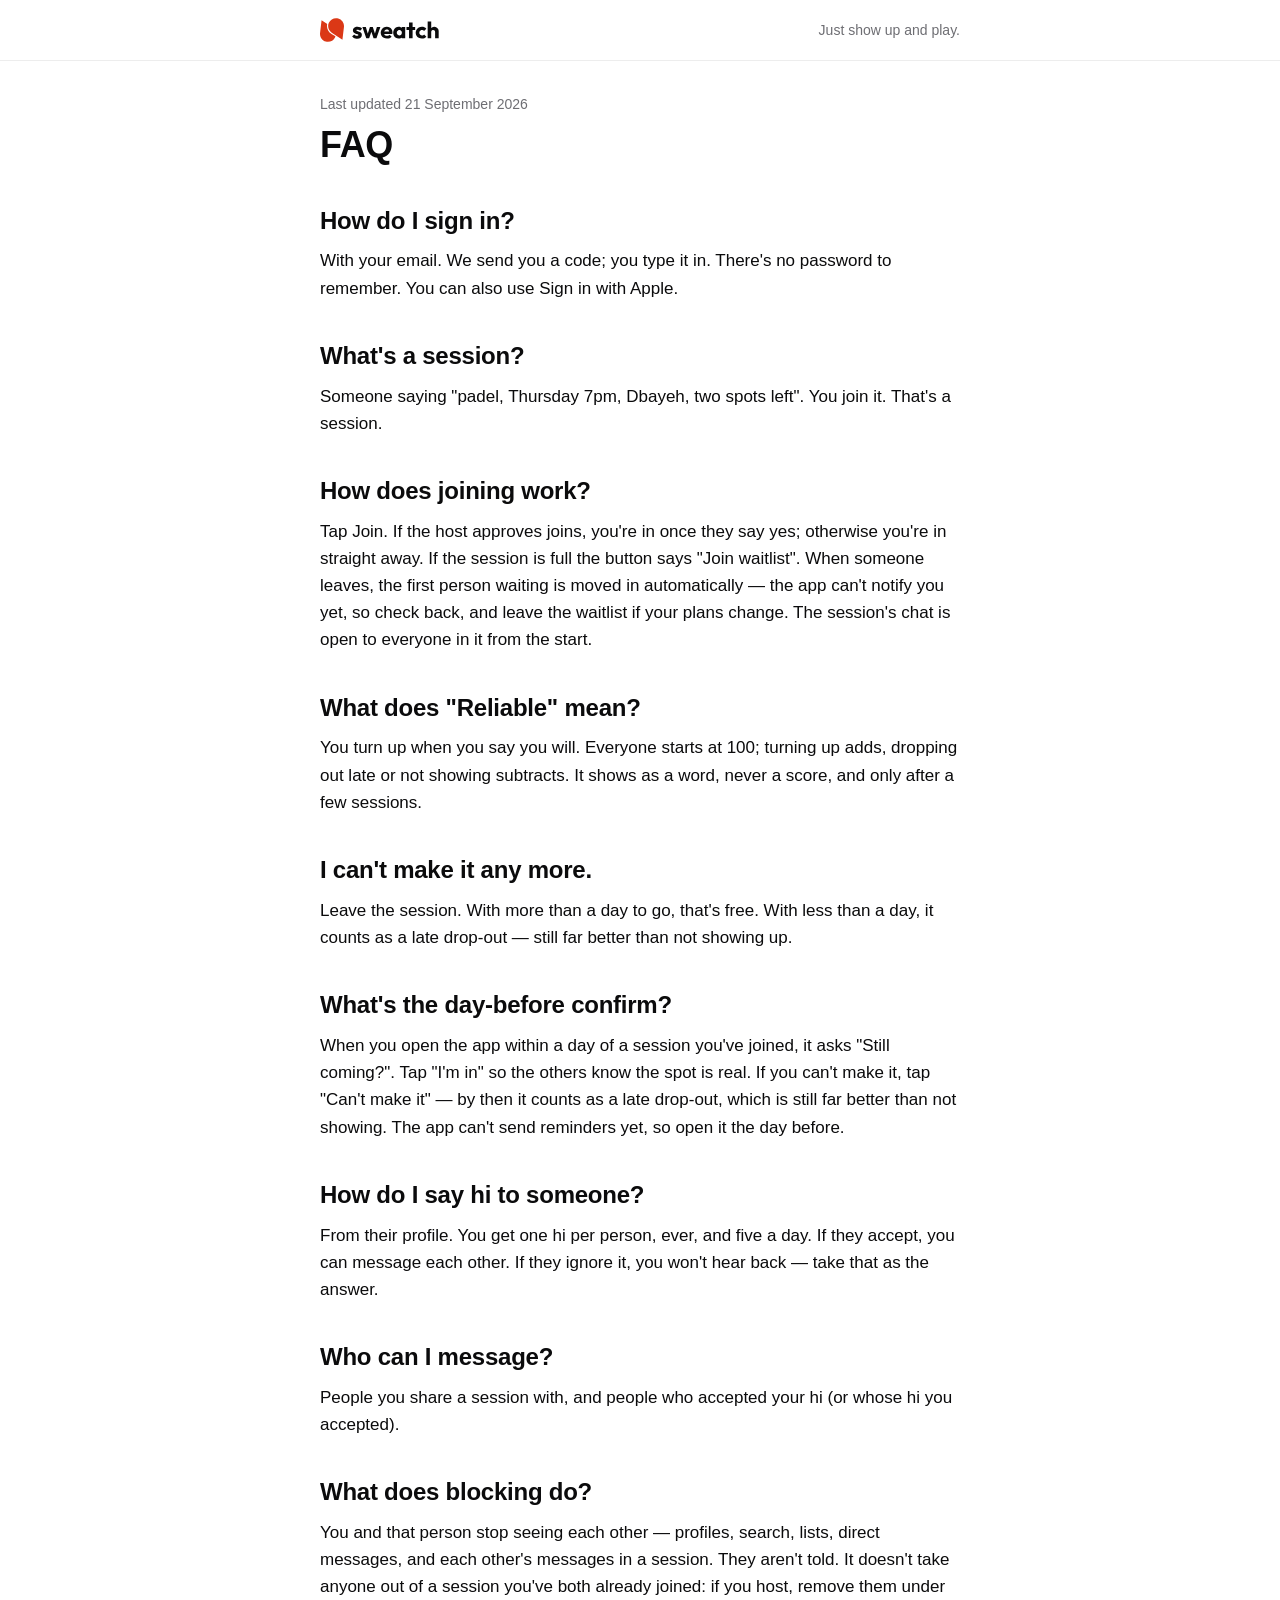
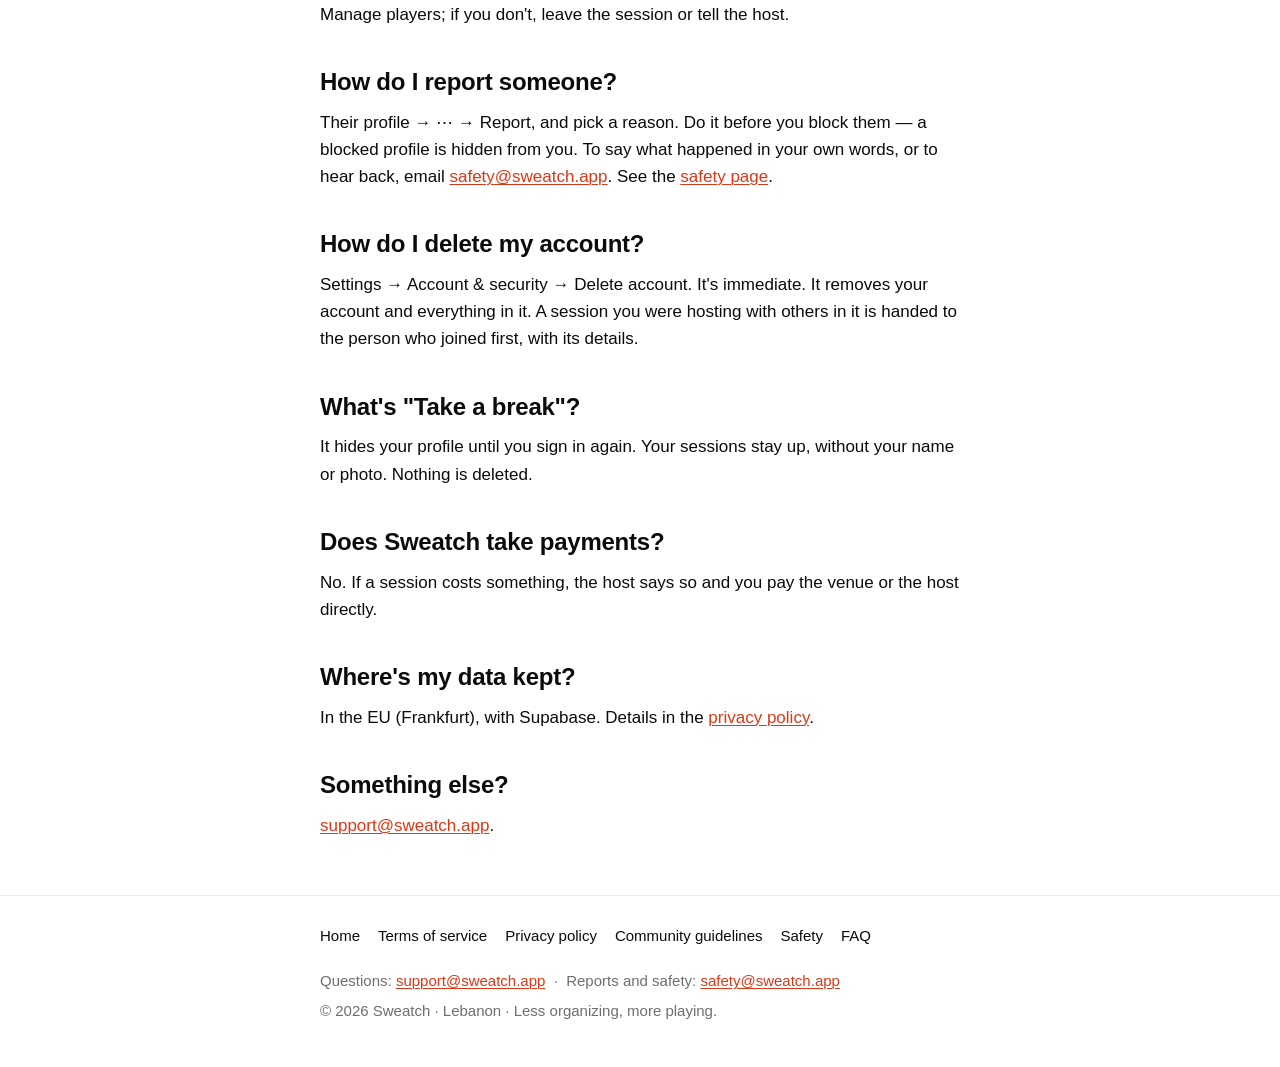
==== faq.html @ 536e9dc6 "sweatch.app — the site Home, privacy, terms, community guidelines, safety, FAQ, and a 404 that expla" ====
<!DOCTYPE html>
<html lang="en">
<head>
  <meta charset="utf-8">
  <meta name="viewport" content="width=device-width, initial-scale=1">
  <meta name="description" content="Quick answers about signing in, sessions, reliability, saying hi, blocking and deleting your account.">
  <title>FAQ · Sweatch</title>
  <meta name="theme-color" content="#FFFFFF">
  <link rel="icon" href="assets/sweatch-mark-flare.svg" type="image/svg+xml">
  <link rel="stylesheet" href="style.css">
</head>
<body>
  <a class="skip" href="#content">Skip to content</a>

  <header class="site-header">
    <div class="wrap">
      <a class="lockup" href="index.html" aria-label="Sweatch home">
        <svg xmlns="http://www.w3.org/2000/svg" viewBox="0 0 4944.99 1000.00" role="img" aria-label="Sweatch" focusable="false"><mask id="swh1" maskUnits="userSpaceOnUse" x="-200" y="-200" width="1400" height="1400"><rect x="-200" y="-200" width="1400" height="1400" fill="#fff"/><path d="M 949.588 935.467 L 1043.756 401.426 C 1077.198 211.699 963.269 26.995 778.720 -28.243 C 594.171 -83.508 397.487 8.213 321.173 185.110 C 244.860 361.981 313.135 567.992 479.958 664.324 Z" fill="#000"/></mask><g fill="#DB3816"><path d="M 65.051 95.966 L 2.316 625.652 C -16.853 787.322 84.684 938.816 241.459 982.538 C 398.260 1026.285 563.537 949.199 630.833 800.977 C 698.104 652.756 647.322 477.611 511.184 388.364 Z" mask="url(#swh1)"/><path d="M 934.928 904.034 L 997.690 374.348 C 1016.832 212.678 915.322 61.184 758.521 17.462 C 601.720 -26.285 436.442 50.801 369.172 199.023 C 301.876 347.244 352.683 522.389 488.821 611.636 Z"/></g><g transform="translate(1337.523 145.750) scale(0.714219)" fill="#0B0B0C"><path d="M 300.827 999.972 C 262.016 999.972 223.822 994.944 186.334 984.977 C 148.802 975.097 114.004 960.940 81.897 942.461 C 49.878 923.893 22.622 902.415 0.041 878.070 L 117.886 758.814 C 139.629 782.365 165.385 800.712 195.155 813.855 C 224.881 826.910 257.429 833.437 292.712 833.437 C 317.057 833.437 335.757 829.864 348.812 822.676 C 361.955 815.398 368.570 805.387 368.570 792.685 C 368.570 776.455 360.631 764.062 344.754 755.462 C 328.965 746.906 308.942 739.232 284.597 732.528 C 260.252 725.736 234.495 718.238 207.328 710.123 C 180.248 702.008 154.491 690.718 130.058 676.252 C 105.713 661.786 85.822 641.675 70.430 615.918 C 55.126 590.162 47.496 557.437 47.496 517.656 C 47.496 475.228 58.302 438.401 79.957 407.220 C 101.700 376.083 132.396 351.473 172.045 333.479 C 211.782 315.397 258.355 306.311 311.765 306.311 C 367.732 306.311 419.421 316.014 466.833 335.420 C 514.200 354.825 552.835 383.537 582.737 421.510 L 464.716 540.766 C 443.987 516.332 420.789 499.132 395.032 489.253 C 369.276 479.285 344.225 474.258 319.880 474.258 C 296.328 474.258 278.687 477.698 266.956 484.490 C 255.180 491.326 249.314 501.028 249.314 513.598 C 249.314 527.138 256.944 537.943 272.248 546.058 C 287.640 554.173 307.531 561.406 331.876 567.757 C 356.309 574.108 382.066 581.826 409.145 590.867 C 436.313 599.953 462.070 612.169 486.415 627.562 C 510.848 642.865 530.739 663.374 546.043 689.130 C 561.435 714.798 569.153 748.405 569.153 790.039 C 569.153 854.165 544.984 905.193 496.647 943.166 C 448.309 981.051 383.036 999.972 300.827 999.972 Z M 300.827 999.972 "/><path d="M 826.591 983.742 L 598.840 325.364 L 802.069 325.364 L 943.024 803.623 L 883.396 804.858 L 1039.170 325.364 L 1207.292 325.364 L 1364.477 804.858 L 1303.438 803.623 L 1445.628 325.364 L 1648.857 325.364 L 1421.283 983.742 L 1251.925 983.742 L 1098.798 528.593 L 1150.310 528.593 L 994.537 983.742 Z M 826.591 983.742 "/><path d="M 2037.786 998.560 C 1966.383 998.560 1902.918 983.918 1847.436 954.633 C 1791.909 925.260 1748.335 884.376 1716.713 832.026 C 1685.046 779.586 1669.257 720.444 1669.257 654.553 C 1669.257 588.574 1684.826 529.652 1716.007 477.786 C 1747.144 425.832 1789.395 384.948 1842.672 355.178 C 1895.950 325.320 1955.974 310.369 2022.791 310.369 C 2087.800 310.369 2145.134 324.394 2194.795 352.355 C 2244.544 380.361 2283.620 419.216 2312.110 468.965 C 2340.557 518.626 2354.803 575.475 2354.803 639.558 C 2354.803 651.333 2354.097 663.815 2352.686 676.957 C 2351.363 690.012 2348.893 705.140 2345.276 722.296 L 1777.576 723.531 L 1777.576 581.341 L 2257.246 579.930 L 2167.804 639.558 C 2166.966 601.717 2161.100 570.359 2150.162 545.529 C 2139.313 520.610 2123.259 501.602 2102.001 488.547 C 2080.832 475.493 2054.899 468.965 2024.203 468.965 C 1991.742 468.965 1963.516 476.463 1939.524 491.370 C 1915.620 506.189 1897.096 527.182 1883.953 554.350 C 1870.899 581.429 1864.371 614.330 1864.371 653.142 C 1864.371 691.953 1871.340 725.207 1885.365 752.816 C 1899.346 780.336 1919.236 801.594 1944.993 816.501 C 1970.749 831.320 2001.181 838.729 2036.375 838.729 C 2068.924 838.729 2098.297 833.084 2124.406 821.793 C 2150.603 810.503 2173.669 793.567 2193.560 770.986 L 2307.347 884.773 C 2274.887 922.791 2235.591 951.237 2189.503 970.158 C 2143.370 989.078 2092.828 998.560 2037.786 998.560 Z M 2037.786 998.560 "/><path d="M 2713.890 997.326 C 2653.292 997.326 2599.309 982.463 2551.942 952.693 C 2504.531 922.835 2466.999 882.127 2439.390 830.614 C 2411.869 779.101 2398.109 720.444 2398.109 654.553 C 2398.109 588.574 2411.869 529.916 2439.390 478.492 C 2466.999 426.979 2504.531 386.359 2551.942 356.589 C 2599.309 326.731 2653.292 311.780 2713.890 311.780 C 2758.082 311.780 2798.040 320.380 2833.675 337.537 C 2869.399 354.737 2898.596 378.421 2921.177 408.632 C 2943.758 438.887 2956.371 473.376 2959.106 512.187 L 2959.106 796.743 C 2956.371 835.554 2943.934 870.131 2921.706 900.474 C 2899.566 930.729 2870.458 954.413 2834.381 971.569 C 2798.260 988.725 2758.082 997.326 2713.890 997.326 Z M 2755.877 810.327 C 2800.068 810.327 2835.704 795.684 2862.784 766.399 C 2889.951 737.027 2903.535 699.715 2903.535 654.553 C 2903.535 623.857 2897.405 596.777 2885.188 573.226 C 2873.060 549.719 2855.904 531.416 2833.675 518.361 C 2811.535 505.307 2786.088 498.779 2757.288 498.779 C 2728.356 498.779 2702.776 505.307 2680.548 518.361 C 2658.408 531.416 2640.855 549.719 2627.800 573.226 C 2614.745 596.777 2608.218 623.857 2608.218 654.553 C 2608.218 684.323 2614.481 710.961 2627.094 734.468 C 2639.796 758.020 2657.438 776.543 2680.019 790.039 C 2702.600 803.579 2727.871 810.327 2755.877 810.327 Z M 2895.420 983.742 L 2895.420 806.269 L 2926.646 646.438 L 2895.420 486.430 L 2895.420 325.364 L 3098.649 325.364 L 3098.649 983.742 Z M 2895.420 983.742 "/><path d="M 3322.244 983.742 L 3322.244 52.981 L 3529.530 52.981 L 3529.530 983.742 Z M 3173.174 501.425 L 3173.174 325.364 L 3678.424 325.364 L 3678.424 501.425 Z M 3173.174 501.425 "/><path d="M 4071.503 998.560 C 4003.760 998.560 3942.279 983.698 3887.150 953.928 C 3832.109 924.202 3788.755 883.142 3757.133 830.791 C 3725.466 778.352 3709.677 719.606 3709.677 654.553 C 3709.677 588.574 3725.643 529.652 3757.662 477.786 C 3789.769 425.832 3833.344 384.948 3888.385 355.178 C 3943.514 325.320 4005.436 310.369 4074.149 310.369 C 4125.662 310.369 4172.809 319.190 4215.633 336.831 C 4258.546 354.472 4296.695 380.890 4330.126 416.041 L 4197.462 548.881 C 4182.026 531.725 4164.164 519.067 4143.833 510.952 C 4123.589 502.837 4100.346 498.779 4074.149 498.779 C 4044.247 498.779 4017.785 505.307 3994.763 518.361 C 3971.829 531.416 3953.746 549.498 3940.603 572.520 C 3927.549 595.586 3921.022 622.446 3921.022 653.142 C 3921.022 683.838 3927.549 710.961 3940.603 734.468 C 3953.746 758.020 3972.049 776.543 3995.468 790.039 C 4018.975 803.579 4045.217 810.327 4074.149 810.327 C 4101.184 810.327 4125.309 805.652 4146.479 796.213 C 4167.737 786.687 4186.084 773.368 4201.520 756.167 L 4332.949 888.831 C 4298.592 925.084 4259.737 952.428 4216.339 970.863 C 4173.029 989.299 4124.780 998.560 4071.503 998.560 Z M 4071.503 998.560 "/><path d="M 4843.689 983.742 L 4843.689 608.509 C 4843.689 574.196 4833.016 546.411 4811.758 525.241 C 4790.588 503.983 4763.773 493.310 4731.313 493.310 C 4708.732 493.310 4688.841 498.074 4671.685 507.600 C 4654.484 517.038 4640.901 530.534 4630.933 548.175 C 4621.054 565.817 4616.114 585.928 4616.114 608.509 L 4536.199 569.168 C 4536.199 517.656 4547.004 472.494 4568.659 433.682 C 4590.270 394.871 4620.525 364.881 4659.336 343.711 C 4698.235 322.453 4743.000 311.780 4793.587 311.780 C 4845.100 311.780 4890.262 322.453 4929.073 343.711 C 4967.884 364.881 4997.875 394.254 5019.044 431.742 C 5040.302 469.142 5050.975 512.716 5050.975 562.465 L 5050.975 983.742 Z M 4408.828 983.742 L 4408.828 0.056 L 4616.114 0.056 L 4616.114 983.742 Z M 4408.828 983.742 "/></g></svg>
      </a>
      <p class="tagline">Just show up and play.</p>
    </div>
  </header>

  <main id="content" class="wrap">
<p class="updated">Last updated 21 September 2026</p>
<h1>FAQ</h1>

<h2>How do I sign in?</h2>
<p>With your email. We send you a code; you type it in. There's no password to remember. You can also use Sign in with Apple.</p>

<h2>What's a session?</h2>
<p>Someone saying "padel, Thursday 7pm, Dbayeh, two spots left". You join it. That's a session.</p>

<h2>How does joining work?</h2>
<p>Tap Join. If the host approves joins, you're in once they say yes; otherwise you're in straight away. If the session is full the button says "Join waitlist". When someone leaves, the first person waiting is moved in automatically — the app can't notify you yet, so check back, and leave the waitlist if your plans change. The session's chat is open to everyone in it from the start.</p>

<h2>What does "Reliable" mean?</h2>
<p>You turn up when you say you will. Everyone starts at 100; turning up adds, dropping out late or not showing subtracts. It shows as a word, never a score, and only after a few sessions.</p>

<h2>I can't make it any more.</h2>
<p>Leave the session. With more than a day to go, that's free. With less than a day, it counts as a late drop-out — still far better than not showing up.</p>

<h2>What's the day-before confirm?</h2>
<p>When you open the app within a day of a session you've joined, it asks "Still coming?". Tap "I'm in" so the others know the spot is real. If you can't make it, tap "Can't make it" — by then it counts as a late drop-out, which is still far better than not showing. The app can't send reminders yet, so open it the day before.</p>

<h2>How do I say hi to someone?</h2>
<p>From their profile. You get one hi per person, ever, and five a day. If they accept, you can message each other. If they ignore it, you won't hear back — take that as the answer.</p>

<h2>Who can I message?</h2>
<p>People you share a session with, and people who accepted your hi (or whose hi you accepted).</p>

<h2>What does blocking do?</h2>
<p>You and that person stop seeing each other — profiles, search, lists, direct messages, and each other's messages in a session. They aren't told. It doesn't take anyone out of a session you've both already joined: if you host, remove them under Manage players; if you don't, leave the session or tell the host.</p>

<h2>How do I report someone?</h2>
<p>Their profile → ⋯ → Report, and pick a reason. Do it before you block them — a blocked profile is hidden from you. To say what happened in your own words, or to hear back, email <a href="mailto:safety@sweatch.app">safety@sweatch.app</a>. See the <a href="safety.html">safety page</a>.</p>

<h2>How do I delete my account?</h2>
<p>Settings → Account &amp; security → Delete account. It's immediate. It removes your account and everything in it. A session you were hosting with others in it is handed to the person who joined first, with its details.</p>

<h2>What's "Take a break"?</h2>
<p>It hides your profile until you sign in again. Your sessions stay up, without your name or photo. Nothing is deleted.</p>

<h2>Does Sweatch take payments?</h2>
<p>No. If a session costs something, the host says so and you pay the venue or the host directly.</p>

<h2>Where's my data kept?</h2>
<p>In the EU (Frankfurt), with Supabase. Details in the <a href="privacy.html">privacy policy</a>.</p>

<h2>Something else?</h2>
<p><a href="mailto:support@sweatch.app">support@sweatch.app</a>.</p>

  </main>

  <footer class="site-footer">
    <div class="wrap">
      <nav aria-label="All pages">
        <ul>
          <li><a href="index.html">Home</a></li>
          <li><a href="terms.html">Terms of service</a></li>
          <li><a href="privacy.html">Privacy policy</a></li>
          <li><a href="guidelines.html">Community guidelines</a></li>
          <li><a href="safety.html">Safety</a></li>
          <li><a href="faq.html">FAQ</a></li>
        </ul>
      </nav>
      <p class="contact">
        Questions: <a href="mailto:support@sweatch.app">support@sweatch.app</a>
        &nbsp;·&nbsp; Reports and safety: <a href="mailto:safety@sweatch.app">safety@sweatch.app</a>
      </p>
      <p class="legal">© 2026 Sweatch · Lebanon · Less organizing, more playing.</p>
    </div>
  </footer>
</body>
</html>
---- style.css ----
/* Sweatch — site stylesheet
   One file for every page. Brand tokens first, then the column, type,
   header, footer, content blocks and print. No JavaScript, no web fonts. */

/* ---------- tokens ---------- */
:root {
  --canvas: #FFFFFF;
  --ink: #0B0B0C;
  --ink-2: #6E6E73;
  --accent: #DB3816;
  --accent-tint: rgba(219, 56, 22, 0.10);
  --surface: #F5F5F7;
  --hairline: #EDEDED;

  --font: -apple-system, BlinkMacSystemFont, "SF Pro Text", "Segoe UI", Roboto,
          "Helvetica Neue", Arial, "Noto Sans", sans-serif;
  --mono: ui-monospace, "SF Mono", Menlo, Consolas, monospace;

  --column: 640px;
  --gutter: 16px;
  --radius: 12px;
  --pill: 999px;
}

/* ---------- base ---------- */
*, *::before, *::after { box-sizing: border-box; }

html {
  -webkit-text-size-adjust: 100%;
  text-size-adjust: 100%;
  scroll-behavior: smooth;
}

body {
  margin: 0;
  background: var(--canvas);
  color: var(--ink);
  font-family: var(--font);
  font-size: 17px;
  line-height: 1.6;
  -webkit-font-smoothing: antialiased;
  -moz-osx-font-smoothing: grayscale;
  min-height: 100vh;
  display: flex;
  flex-direction: column;
}

/* the column: 640px, 16px gutters on phones */
.wrap {
  width: 100%;
  max-width: calc(var(--column) + 2 * var(--gutter));
  margin: 0 auto;
  padding-left: var(--gutter);
  padding-right: var(--gutter);
}

main { flex: 1 0 auto; }
main.wrap { padding-top: 32px; padding-bottom: 56px; }

/* ---------- type ---------- */
h1, h2, h3 {
  font-weight: 700;
  line-height: 1.2;
  letter-spacing: -0.01em;
  color: var(--ink);
  overflow-wrap: break-word;
}

h1 { font-size: 1.875rem; margin: 0 0 8px; }
h2 { font-size: 1.375rem; margin: 40px 0 12px; }
h3 { font-size: 1.125rem; margin: 28px 0 8px; }

@media (min-width: 600px) {
  h1 { font-size: 2.25rem; }
  h2 { font-size: 1.5rem; }
}

p, ul, ol, dl, table, blockquote, pre { margin: 0 0 1em; }
p:last-child, ul:last-child, ol:last-child { margin-bottom: 0; }

ul, ol { padding-left: 1.25rem; }
li { margin-bottom: 0.35em; }
li > ul, li > ol { margin-top: 0.35em; margin-bottom: 0; }

strong, b { font-weight: 600; }
small, .small { font-size: 0.875rem; }

/* "Last updated …" and other quiet lines */
.meta {
  color: var(--ink-2);
  font-size: 0.9375rem;
  margin: 0 0 28px;
}

/* the one larger intro paragraph on a page */
.lead {
  font-size: 1.125rem;
  color: var(--ink);
  margin-bottom: 1.25em;
}

.muted { color: var(--ink-2); }

hr {
  border: 0;
  border-top: 1px solid var(--hairline);
  margin: 40px 0;
}

/* ---------- links: the accent, underlined ---------- */
a {
  color: var(--accent);
  text-decoration: underline;
  text-decoration-thickness: 1px;
  text-underline-offset: 2px;
}
a:hover { text-decoration-thickness: 2px; }

a:focus-visible,
button:focus-visible,
.button:focus-visible {
  outline: 2px solid var(--accent);
  outline-offset: 3px;
  border-radius: 4px;
}

/* headings inside links (the header lockup) keep the ink */
a.plain { color: inherit; text-decoration: none; }

/* ---------- the one button ---------- */
.button {
  display: inline-block;
  background: var(--accent);
  color: #FFFFFF;
  font-weight: 600;
  font-size: 1rem;
  line-height: 1;
  padding: 15px 22px;
  border-radius: var(--pill);
  text-decoration: none;
  border: 0;
  cursor: pointer;
}
.button:hover { text-decoration: none; filter: brightness(0.95); }

/* ---------- content blocks ---------- */
.callout {
  background: var(--surface);
  border: 1px solid var(--hairline);
  border-radius: var(--radius);
  padding: 16px 18px;
  margin: 0 0 1.25em;
}
.callout > :first-child { margin-top: 0; }
.callout > :last-child { margin-bottom: 0; }

blockquote {
  border-left: 3px solid var(--hairline);
  padding-left: 16px;
  color: var(--ink-2);
}

/* definition lists: "What we collect" / "Why" */
dl { display: block; }
dt { font-weight: 600; margin-top: 0.85em; }
dd { margin: 0.15em 0 0; color: var(--ink); }
dd + dt { margin-top: 1em; }

/* tables: hairline rows, scroll sideways on a phone rather than break the page */
.table-wrap {
  overflow-x: auto;
  -webkit-overflow-scrolling: touch;
  margin: 0 0 1.25em;
}
table {
  width: 100%;
  border-collapse: collapse;
  font-size: 0.9375rem;
  line-height: 1.45;
}
th, td {
  text-align: left;
  vertical-align: top;
  padding: 10px 12px 10px 0;
  border-bottom: 1px solid var(--hairline);
}
th {
  font-weight: 600;
  color: var(--ink-2);
  font-size: 0.8125rem;
  letter-spacing: 0.02em;
  text-transform: uppercase;
}
tr:last-child td { border-bottom: 0; }

code, kbd {
  font-family: var(--mono);
  font-size: 0.9em;
  background: var(--surface);
  border-radius: 4px;
  padding: 0.1em 0.35em;
}
pre {
  background: var(--surface);
  border-radius: var(--radius);
  padding: 14px 16px;
  overflow-x: auto;
  font-size: 0.875rem;
}
pre code { background: none; padding: 0; }

img, svg { max-width: 100%; height: auto; }

/* a short table of contents at the top of a long page */
.toc {
  background: var(--surface);
  border-radius: var(--radius);
  padding: 14px 18px;
  margin: 0 0 32px;
  font-size: 0.9375rem;
}
.toc ol { margin: 0; padding-left: 1.25rem; }
.toc li { margin-bottom: 0.25em; }

/* ---------- header ---------- */
.site-header {
  border-bottom: 1px solid var(--hairline);
}
.site-header .wrap {
  display: flex;
  align-items: center;
  justify-content: space-between;
  gap: 16px;
  min-height: 60px;
  padding-top: 14px;
  padding-bottom: 14px;
}
.site-header .lockup {
  display: inline-flex;
  align-items: center;
  color: inherit;
  text-decoration: none;
}
.site-header .lockup svg {
  height: 24px;
  width: auto;
  display: block;
}
.site-header .tagline {
  color: var(--ink-2);
  font-size: 0.875rem;
  margin: 0;
  white-space: nowrap;
}
@media (max-width: 420px) {
  .site-header .tagline { display: none; }
}

/* skip link for keyboard and screen-reader users */
.skip {
  position: absolute;
  left: -9999px;
  top: 8px;
  background: var(--canvas);
  color: var(--ink);
  padding: 8px 12px;
  border-radius: 8px;
  z-index: 10;
}
.skip:focus { left: 8px; }

/* ---------- footer ---------- */
.site-footer {
  border-top: 1px solid var(--hairline);
  color: var(--ink-2);
  font-size: 0.9375rem;
}
.site-footer .wrap {
  padding-top: 28px;
  padding-bottom: 44px;
}
.site-footer nav ul {
  list-style: none;
  margin: 0 0 16px;
  padding: 0;
  display: flex;
  flex-wrap: wrap;
  gap: 6px 18px;
}
.site-footer nav a {
  color: var(--ink);
  text-decoration: none;
}
.site-footer nav a:hover { text-decoration: underline; }
.site-footer nav a[aria-current="page"] {
  color: var(--ink-2);
}
.site-footer .contact { margin: 0 0 6px; }
.site-footer .contact a { color: var(--accent); }
.site-footer .legal { margin: 0; }

/* ---------- print ---------- */
@media print {
  :root { --ink-2: #444; --hairline: #BBB; }
  body { font-size: 11pt; line-height: 1.45; color: #000; background: #fff; }
  .wrap { max-width: none; padding: 0; }
  main.wrap { padding-top: 0; }
  .site-header .wrap { min-height: 0; padding: 0 0 8pt; }
  .site-header .lockup svg { height: 18pt; }
  .site-header .tagline, .skip, .site-footer nav, .toc { display: none; }
  .site-footer .wrap { padding: 12pt 0 0; }
  h1 { font-size: 20pt; margin-top: 6pt; }
  h2 { font-size: 14pt; margin-top: 18pt; }
  h3 { font-size: 12pt; }
  h1, h2, h3 { page-break-after: avoid; break-after: avoid; }
  p, li, dd, tr { page-break-inside: avoid; break-inside: avoid; }
  a { color: #000; text-decoration: underline; }
  a[href^="http"]::after { content: " (" attr(href) ")"; font-size: 0.85em; color: #444; }
  a[href^="mailto:"]::after { content: none; }
  .callout, pre, code, .toc { background: none; border: 1px solid #BBB; }
  .button { background: none; color: #000; border: 1px solid #000; }
  .table-wrap { overflow: visible; }
}

/* ---------- page pieces the pages use ---------- */
.updated { color: var(--ink-2); font-size: 14px; margin: 0 0 8px; }
.hero h1 { font-size: 34px; line-height: 1.2; letter-spacing: -0.01em; margin: 24px 0 12px; }
.note { color: var(--ink-2); }
.summary {
  background: var(--surface); border-radius: var(--radius); padding: 16px 20px; margin: 20px 0 28px;
}
.summary h2 { margin-top: 0; font-size: 17px; }
.summary ul { margin-bottom: 0; }
ul.links { list-style: none; padding: 0; }
ul.links li { padding: 8px 0; border-bottom: 1px solid var(--hairline); }
ul.links li:last-child { border-bottom: 0; }
ul.emergency { list-style: none; padding: 0; }
ul.emergency li { padding: 10px 14px; background: var(--surface); border-radius: var(--radius); margin: 8px 0; }
/* a link on a grey surface is ink: the accent on --surface is 4.20:1, under AA */
.summary a, .callout a, .toc a, ul.emergency a { color: var(--ink); }
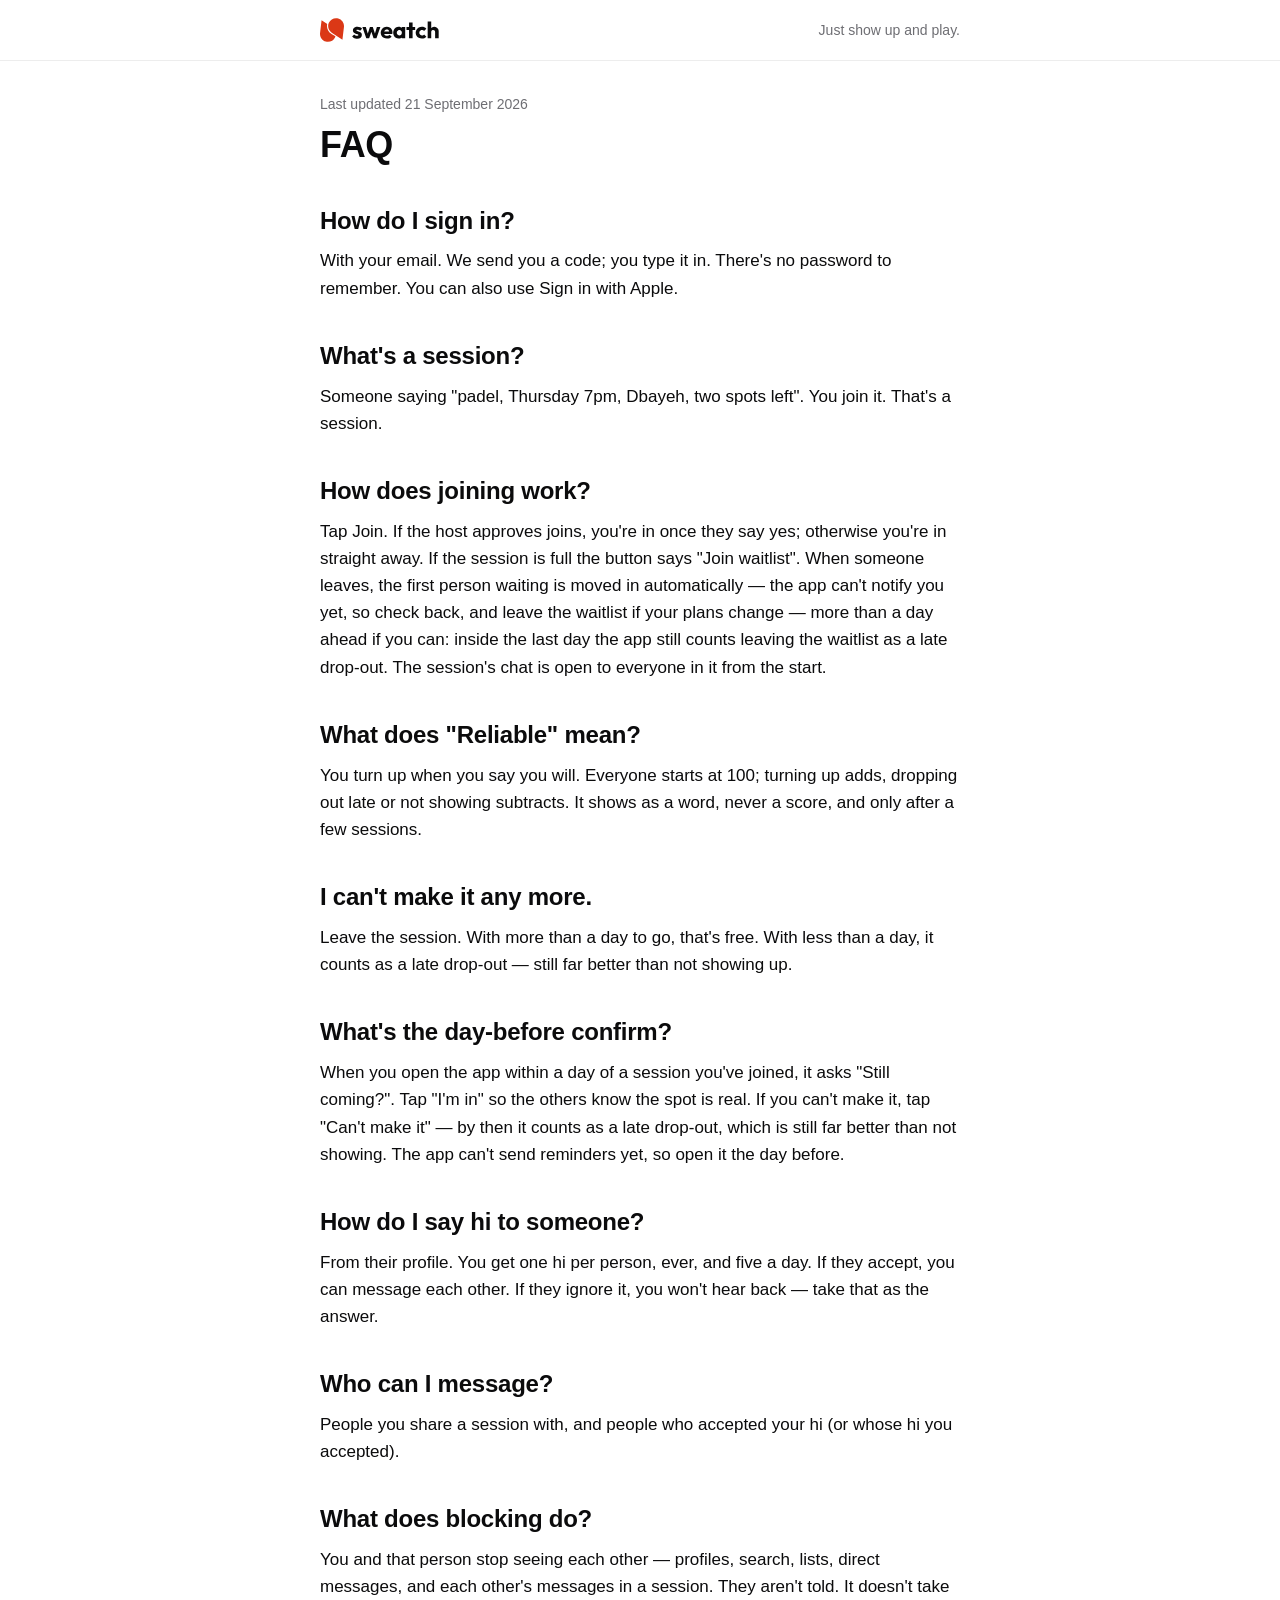
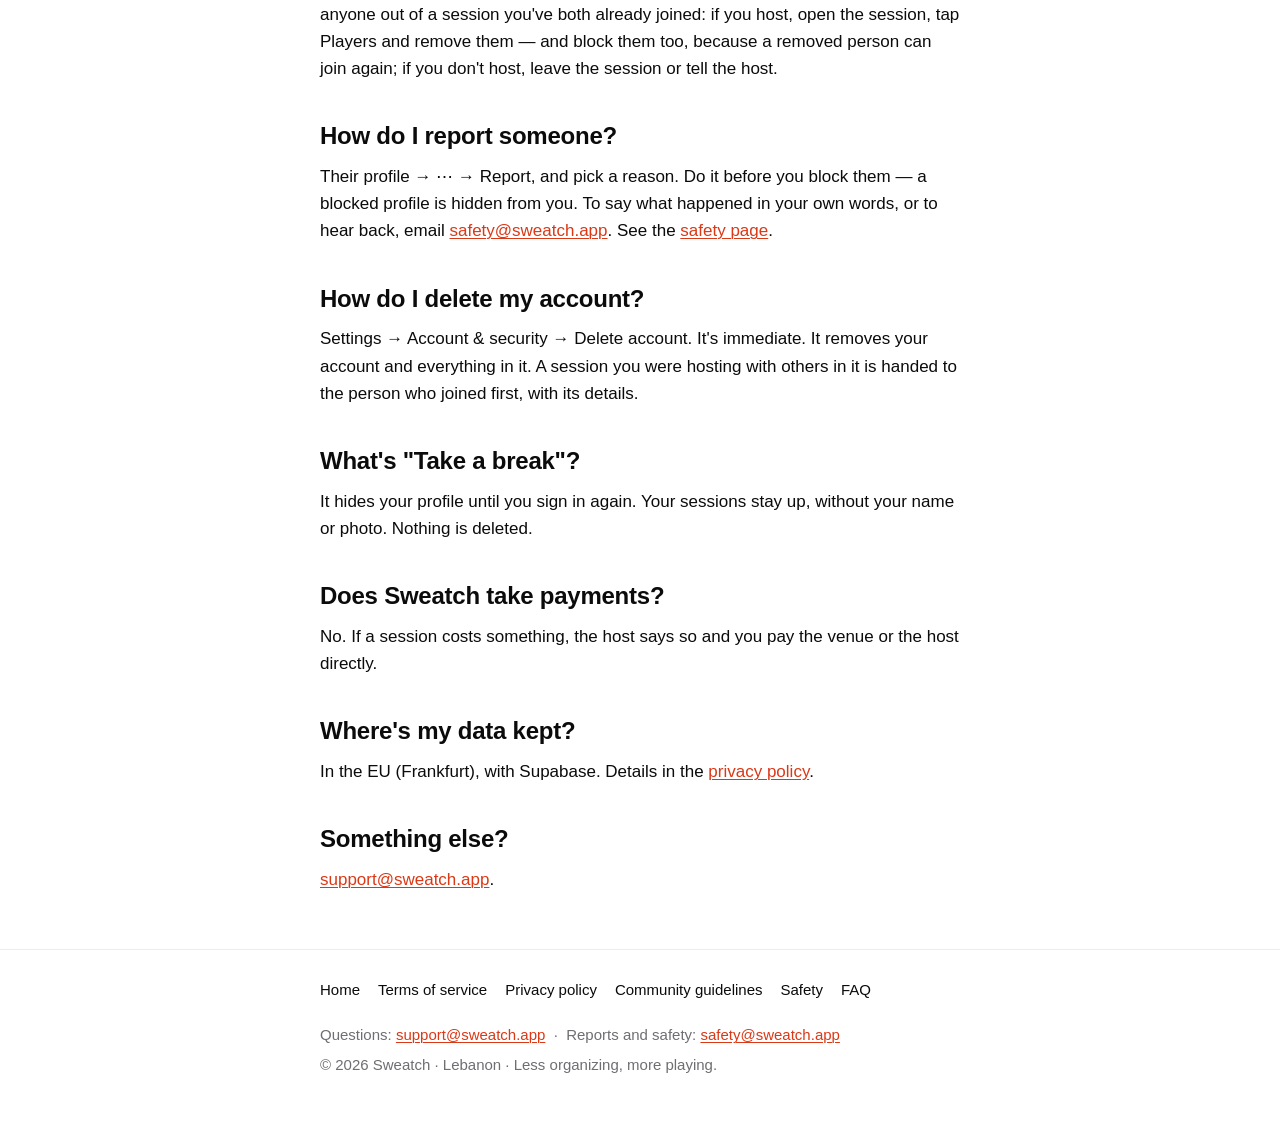
==== commit f3d6db65: "Second pass: the lines a re-check found still untrue Players (not "Manage players") and that a remov" ====
--- a/faq.html
+++ b/faq.html
@@ -32,7 +32,7 @@
 <p>Someone saying "padel, Thursday 7pm, Dbayeh, two spots left". You join it. That's a session.</p>
 
 <h2>How does joining work?</h2>
-<p>Tap Join. If the host approves joins, you're in once they say yes; otherwise you're in straight away. If the session is full the button says "Join waitlist". When someone leaves, the first person waiting is moved in automatically — the app can't notify you yet, so check back, and leave the waitlist if your plans change. The session's chat is open to everyone in it from the start.</p>
+<p>Tap Join. If the host approves joins, you're in once they say yes; otherwise you're in straight away. If the session is full the button says "Join waitlist". When someone leaves, the first person waiting is moved in automatically — the app can't notify you yet, so check back, and leave the waitlist if your plans change — more than a day ahead if you can: inside the last day the app still counts leaving the waitlist as a late drop-out. The session's chat is open to everyone in it from the start.</p>
 
 <h2>What does "Reliable" mean?</h2>
 <p>You turn up when you say you will. Everyone starts at 100; turning up adds, dropping out late or not showing subtracts. It shows as a word, never a score, and only after a few sessions.</p>
@@ -50,7 +50,7 @@
 <p>People you share a session with, and people who accepted your hi (or whose hi you accepted).</p>
 
 <h2>What does blocking do?</h2>
-<p>You and that person stop seeing each other — profiles, search, lists, direct messages, and each other's messages in a session. They aren't told. It doesn't take anyone out of a session you've both already joined: if you host, remove them under Manage players; if you don't, leave the session or tell the host.</p>
+<p>You and that person stop seeing each other — profiles, search, lists, direct messages, and each other's messages in a session. They aren't told. It doesn't take anyone out of a session you've both already joined: if you host, open the session, tap Players and remove them — and block them too, because a removed person can join again; if you don't host, leave the session or tell the host.</p>
 
 <h2>How do I report someone?</h2>
 <p>Their profile → ⋯ → Report, and pick a reason. Do it before you block them — a blocked profile is hidden from you. To say what happened in your own words, or to hear back, email <a href="mailto:safety@sweatch.app">safety@sweatch.app</a>. See the <a href="safety.html">safety page</a>.</p>
